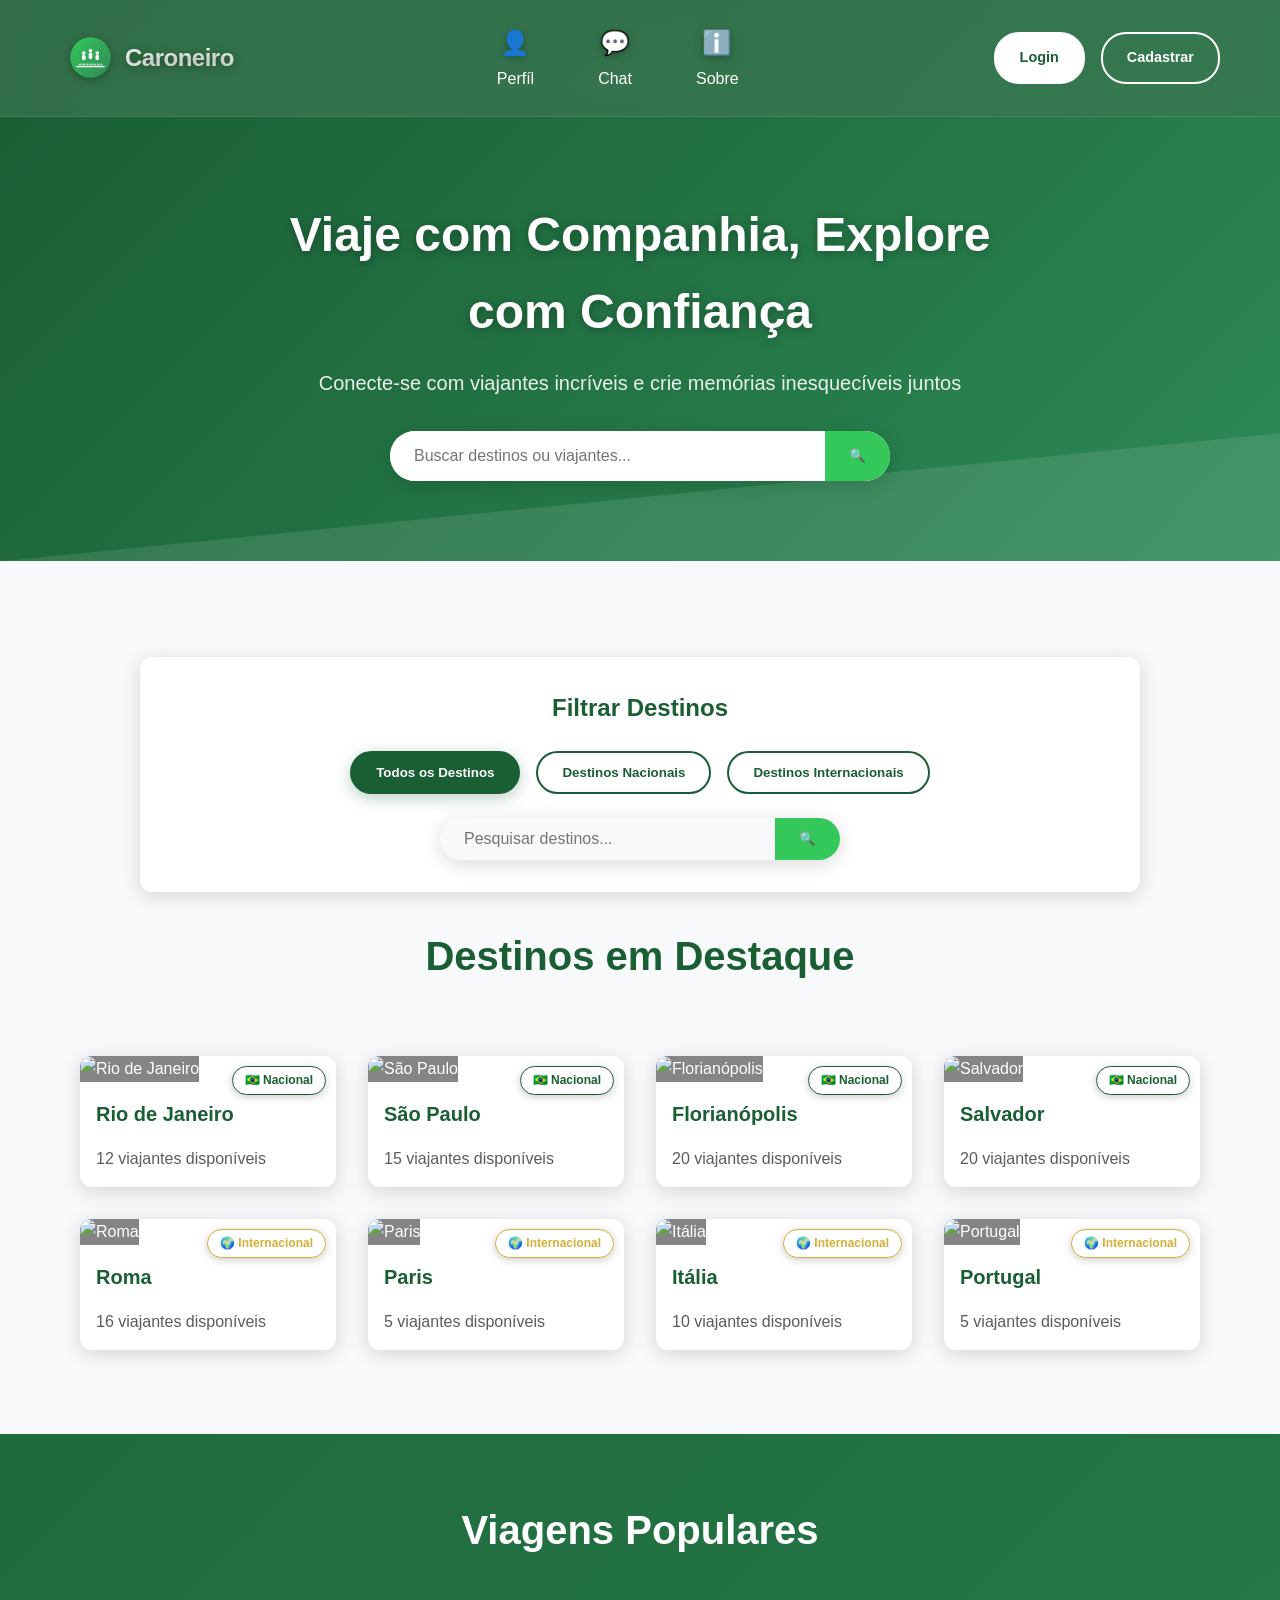
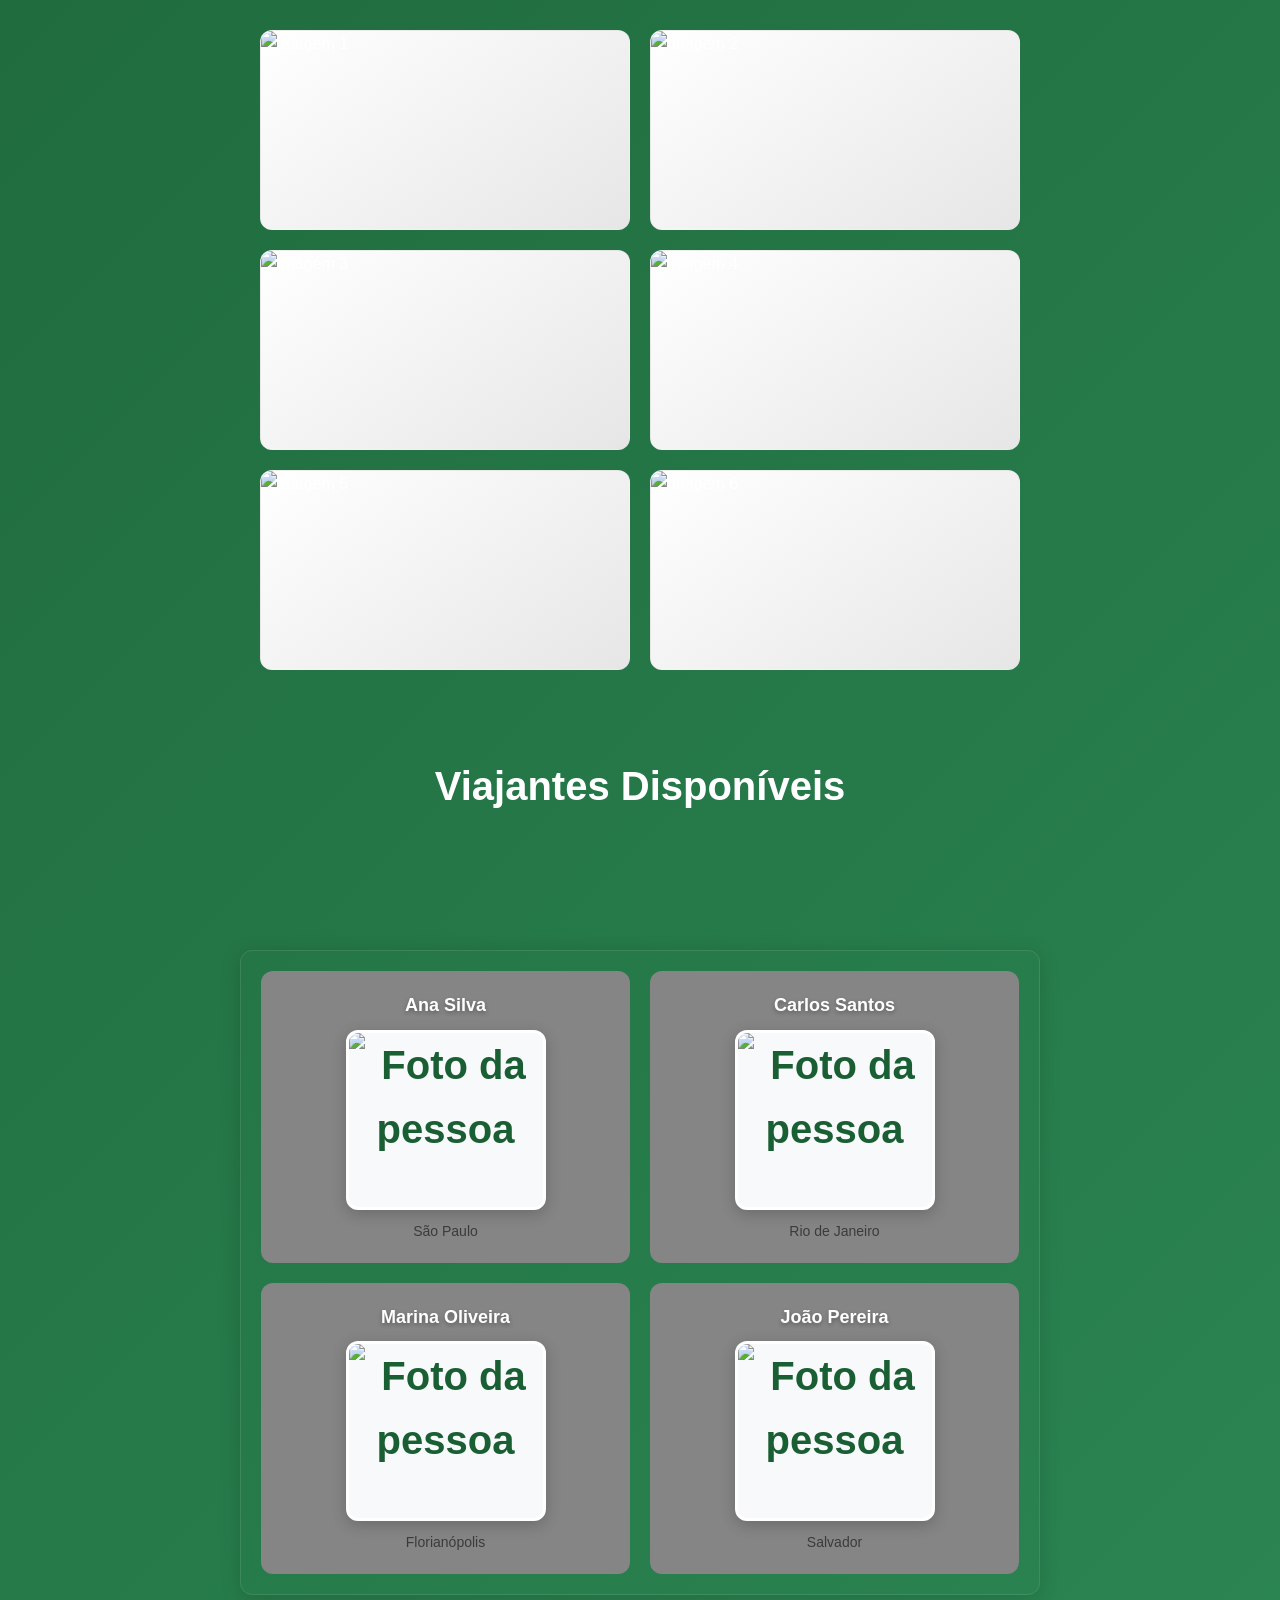
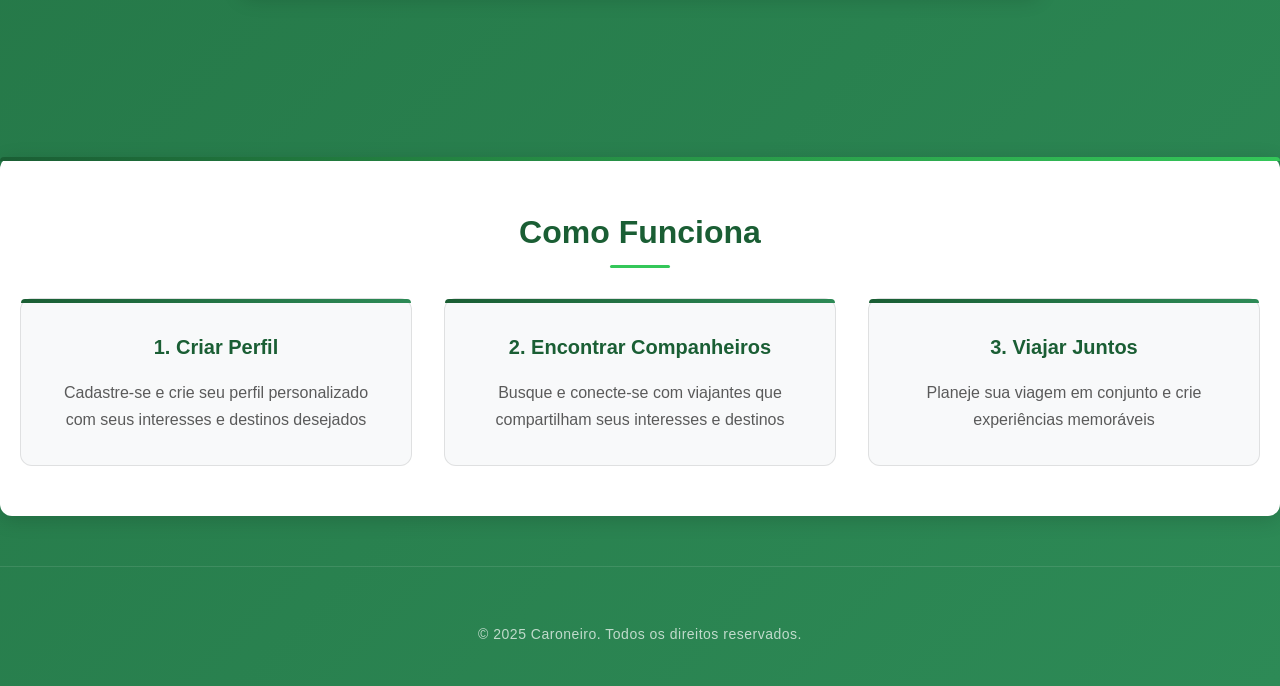
==== html/index.html @ 545694cd "caroneiro 1.9" ====
<!DOCTYPE html>
<html lang="pt-br">
<head>
    <meta charset="UTF-8">
    <meta name="viewport" content="width=device-width, initial-scale=1.0">
    <title>Travel Companions - Encontre Companheiros de Viagem</title>
    <link rel="stylesheet" href="estilagem/css.css">
</head>
<body>
    <!-- Header -->
     <header>
        <div class="header-content">
            <a href="index.html" class="logo">
                <svg class="logo-svg" viewBox="0 0 100 100" fill="none" xmlns="http://www.w3.org/2000/svg">
                    <circle cx="50" cy="50" r="45" fill="url(#gradient)"/>
                    <circle cx="35" cy="40" r="4" fill="white"/>
                    <rect x="31" y="44" width="8" height="12" rx="4" fill="white"/>
                    <circle cx="50" cy="35" r="4" fill="white"/>
                    <rect x="46" y="39" width="8" height="15" rx="4" fill="white"/>
                    <circle cx="65" cy="40" r="4" fill="white"/>
                    <rect x="61" y="44" width="8" height="12" rx="4" fill="white"/>
                    <path d="M20 70 L80 70" stroke="white" stroke-width="3" stroke-linecap="round"/>
                    <path d="M25 65 L75 65" stroke="white" stroke-width="2" stroke-linecap="round" stroke-dasharray="4 4"/>
                    <defs>
                        <linearGradient id="gradient" x1="0%" y1="0%" x2="100%" y2="100%">
                            <stop offset="0%" stop-color="#34c759"/>
                            <stop offset="100%" stop-color="#2d8a56"/>
                        </linearGradient>
                    </defs>
                </svg>
                <div class="logo-text">Caroneiro</div>
            </a>

            <nav>
                <ul>
                    <li><a href="perfil.html"><span>👤</span><span>Perfíl</span></a></li>
                    <li><a href="chat.html"><span>💬</span><span>Chat</span></a></li>
                    <li><a href="Sobre-nos.html"><span>ℹ️</span><span>Sobre</span></a></li>
                </ul>
            </nav>

            <div class="header-buttons">
                <a href="login.html" class="btn-login">Login</a>
                <a href="cadastro.html" class="btn-cadastro">Cadastrar</a>
            </div>
        </div>
    </header>

    <!-- Banner Principal -->
    <section class="banner-principal">
        <div class="banner-content">
            <h1>Viaje com Companhia, Explore com Confiança</h1>
            <p>Conecte-se com viajantes incríveis e crie memórias inesquecíveis juntos</p>
            
            <!-- Campo de Busca -->
            <div class="search-container">
                <input type="text" placeholder="Buscar destinos ou viajantes...">
                <button type="submit">🔍</button>
            </div>
        </div>
    </section>

    <!-- Destinos em Destaque -->
    <section class="destinos-destaque">
        <h2>Destinos em Destaque</h2>
        <div class="container">
            <div class="destinos-grid">
                <div class="destino-card">
                    <img src="https://cdn.vaidepromo.com.br/blog/2024/09/Cristo-Redentor-Rio-de-Janeiro-min-1024x682.jpg" alt="Rio de Janeiro">
                    <h3>Rio de Janeiro</h3>
                    <p>15 viajantes disponíveis</p>
                </div>
                <div class="destino-card">
                    <img src="https://media.staticontent.com/media/pictures/09f6c604-fa70-401a-9257-89fcf38e07fb" alt="São Paulo">
                    <h3>São Paulo</h3>
                    <p>22 viajantes disponíveis</p>
                </div>
                <div class="destino-card">
                    <img src="https://cdn.jacadatravel.com/wp-content/uploads/2019/05/Florianopolis-AdobeStock_603394379-scaled.jpg" alt="Florianópolis">
                    <h3>Florianópolis</h3>
                    <p>12 viajantes disponíveis</p>
                </div>
                <div class="destino-card">
                    <img src="https://www.farejaviagens.com.br/wp-content/uploads/2024/10/Salvador-Submarino-Viagens.jpg" alt="Salvador">
                    <h3>Salvador</h3>
                    <p>18 viajantes disponíveis</p>
                </div>
            </div>
        </div>
    </section>

    <!-- Viagens Populares -->
    <section class="viagens-populares">
        <div class="container">
            <h2>Viagens Populares</h2>
            <div class="conteiner">
                <section class="imagens">
                    <img src="https://media.tacdn.com/media/attractions-splice-spp-674x446/11/7b/03/80.jpg" alt="Imagem 1">
                    <img src="https://www.portocidadaniaportuguesa.com.br/assets/userfiles/archives/60c0c3ee13c39.jpg" alt="Imagem 2">
                    <img src="https://oficinadeinverno.com.br/cdn/shop/articles/oficina-de-inverno-pontos-turisticos-da-italia-coliseu-capa.jpg?v=1660067717" alt="Imagem 3">
                    <img src="https://cdn.vaidepromo.com.br/blog/2024/09/Cristo-Redentor-Rio-de-Janeiro-min-1024x682.jpg" alt="Imagem 4">
                    <img src="https://uploads.dicasdaitalia.com.br/sites/11/2019/11/torre-de-pisa-1.jpg" alt="Imagem 5">
                    <img src="https://www.penaestrada.blog.br/wp-content/uploads/2022/10/pontos-turisticos-do-egito-09-1.jpg" alt="Imagem 6">
                </section>
            </div>
        </div>
    </section>
<h2>Viajantes Disponíveis</h2>
    <!-- Perfis de Viajantes -->
    <section class="viajantes-section">
        <div class="container">
            <h2
            <div class="conteiner-perfil">
                <div class="perfil">
                    <p>Ana Silva</p>
                    <p>São Paulo</p>
                    <img src="https://static1.purepeople.com.br/articles/9/21/73/19/@/2492864--tao-doce-tao-maravilhosa-a-mulher-mai-580x0-1.jpg" alt="Foto da pessoa">
                </div>
                <div class="perfil">
                    <p>Carlos Santos</p>
                    <p>Rio de Janeiro</p>
                    <img src="https://gente.globo.com/wp-content/uploads/2025/03/4877.png" alt="Foto da pessoa">
                </div>
                <div class="perfil">
                    <p>Marina Oliveira</p>
                    <p>Florianópolis</p>
                    <img src="https://midias.jornalcruzeiro.com.br/wp-content/uploads/2020/03/O-que-é-ser-mulher-hoje-0.jpg" alt="Foto da pessoa">
                </div>
                <div class="perfil">
                    <p>João Pereira</p>
                    <p>Salvador</p>
                    <img src="https://encrypted-tbn0.gstatic.com/images?q=tbn:ANd9GcSaquNCPHo40xSgj2l5QfnJ4BKVQ7A173AEHQ&s" alt="Foto da pessoa">
                </div>
            </div>
        </div>
    </section>

    <!-- Como Funciona -->
    <section class="sobre-nos">
        <h2>Como Funciona</h2>
        <div class="como-funciona">
            <div>
                <h3>1. Criar Perfil</h3>
                <p>Cadastre-se e crie seu perfil personalizado com seus interesses e destinos desejados</p>
            </div>
            <div>
                <h3>2. Encontrar Companheiros</h3>
                <p>Busque e conecte-se com viajantes que compartilham seus interesses e destinos</p>
            </div>
            <div>
                <h3>3. Viajar Juntos</h3>
                <p>Planeje sua viagem em conjunto e crie experiências memoráveis</p>
            </div>
        </div>
    </section>

    <!-- Footer -->
    <footer>
        <p>© 2025 Caroneiro. Todos os direitos reservados.</p>
    </footer>

    <script src="codagem/js.js"></script>
</body>
</html>
---- html/estilagem/css.css ----
/* ===== RESET E VARIÁVEIS ===== */
* {
    margin: 0;
    padding: 0;
    box-sizing: border-box;
}

:root {
    --primary-color: #1a5e34;
    --secondary-color: #2d8a56;
    --accent-color: #34c759;
    --text-light: #ffffff;
    --text-dark: #333333;
    --bg-light: #f8f9fa;
    --bg-dark: #050505;
    --bg-gray: #858585;
    --border-radius: 12px;
    --shadow: 0 4px 20px rgba(0, 0, 0, 0.15);
    --transition: all 0.3s cubic-bezier(0.4, 0, 0.2, 1);
}

body {
    font-family: 'Segoe UI', Arial, sans-serif;
    line-height: 1.6;
    color: var(--text-light);
    background: linear-gradient(135deg, var(--primary-color), var(--secondary-color));
    min-height: 100vh;
}

.container {
    max-width: 1200px;
    margin: 0 auto;
    padding: 0 20px;
}

/* ===== HEADER ===== */
header {
    background: rgba(255, 255, 255, 0.1);
    backdrop-filter: blur(10px);
    padding: 1rem 0;
    position: sticky;
    top: 0;
    z-index: 100;
    border-bottom: 1px solid rgba(255, 255, 255, 0.1);
}

.header-content {
    display: flex;
    align-items: center;
    justify-content: space-between;
    max-width: 1200px;
    margin: 0 auto;
    padding: 0 20px;
}

/* ===== LOGO ===== */
.logo {
    display: flex;
    align-items: center;
    gap: 0.75rem;
    text-decoration: none;
    transition: var(--transition);
    padding: 0.5rem;
    border-radius: var(--border-radius);
}

.logo:hover {
    background: rgba(255, 255, 255, 0.1);
    transform: translateY(-2px);
}

.logo-svg {
    width: 45px;
    height: 45px;
    filter: drop-shadow(0 2px 4px rgba(0, 0, 0, 0.3));
    transition: var(--transition);
}

.logo:hover .logo-svg {
    transform: scale(1.1) rotate(5deg);
}

.logo-text {
    font-size: 1.5rem;
    font-weight: 800;
    color: var(--text-light);
    text-shadow: 0 2px 8px rgba(0, 0, 0, 0.4);
    letter-spacing: -0.5px;
    background: linear-gradient(135deg, var(--text-light), #e8f5e8);
    -webkit-background-clip: text;
    -webkit-text-fill-color: transparent;
    background-clip: text;
    transition: var(--transition);
}

.logo:hover .logo-text {
    background: linear-gradient(135deg, var(--accent-color), #ffffff);
    -webkit-background-clip: text;
    -webkit-text-fill-color: transparent;
    background-clip: text;
}

/* ===== NAVEGAÇÃO ===== */
header nav ul {
    list-style: none;
    display: flex;
    gap: 2rem;
    margin: 0;
    padding: 0;
}

header nav ul li a {
    text-decoration: none;
    color: var(--text-light);
    display: flex;
    flex-direction: column;
    align-items: center;
    font-size: 1rem;
    padding: 0.5rem 1rem;
    transition: var(--transition);
    border-radius: var(--border-radius);
}

header nav ul li a:hover,
header nav ul li a.active {
    background-color: rgba(255, 255, 255, 0.1);
    transform: translateY(-2px);
}

header nav ul li a span:first-child {
    font-size: 1.5rem;
    margin-bottom: 0.25rem;
    filter: drop-shadow(0 2px 4px rgba(0, 0, 0, 0.3));
}

/* ===== BOTÕES HEADER ===== */
.header-buttons {
    display: flex;
    align-items: center;
    gap: 1rem;
}

.btn-login {
    background: var(--text-light);
    color: var(--primary-color);
    border: 2px solid var(--text-light);
    padding: 0.75rem 1.5rem;
    border-radius: 25px;
    font-weight: 600;
    font-size: 0.9rem;
    cursor: pointer;
    transition: var(--transition);
    text-decoration: none;
    display: inline-block;
    text-align: center;
}

.btn-login:hover {
    background: transparent;
    color: var(--text-light);
    transform: translateY(-2px);
    box-shadow: 0 4px 15px rgba(255, 255, 255, 0.2);
}

.btn-cadastro {
    background: transparent;
    color: var(--text-light);
    border: 2px solid var(--text-light);
    padding: 0.75rem 1.5rem;
    border-radius: 25px;
    font-weight: 600;
    font-size: 0.9rem;
    cursor: pointer;
    transition: var(--transition);
    text-decoration: none;
    display: inline-block;
    text-align: center;
}

.btn-cadastro:hover {
    background: var(--text-light);
    color: var(--primary-color);
    transform: translateY(-2px);
    box-shadow: 0 4px 15px rgba(255, 255, 255, 0.2);
}

/* ===== BANNER PRINCIPAL ===== */
.banner-principal {
    background: linear-gradient(135deg, var(--primary-color), var(--secondary-color));
    padding: 4rem 2rem;
    text-align: center;
    position: relative;
    overflow: hidden;
}

.banner-principal::before {
    content: '';
    position: absolute;
    top: 0;
    left: 0;
    right: 0;
    bottom: 0;
    background: url('data:image/svg+xml,<svg xmlns="http://www.w3.org/2000/svg" viewBox="0 0 1000 100" fill="%23ffffff" opacity="0.1"><polygon points="1000,100 1000,0 0,100"/></svg>');
    background-size: cover;
}

.banner-content {
    position: relative;
    z-index: 2;
    max-width: 800px;
    margin: 0 auto;
    padding: 1rem;
}

.banner-principal h1 {
    font-size: 3rem;
    margin-bottom: 1rem;
    background: transparent;
    text-shadow: 0 2px 10px rgba(0, 0, 0, 0.3);
}

.banner-principal p {
    font-size: 1.25rem;
    margin-bottom: 2rem;
    background: transparent;
    opacity: 0.9;
}

.search-container {
    display: flex;
    max-width: 500px;
    margin: 0 auto;
    background: var(--text-light);
    border-radius: 50px;
    overflow: hidden;
    box-shadow: var(--shadow);
}

.search-container input {
    flex: 1;
    padding: 1rem 1.5rem;
    border: none;
    outline: none;
    font-size: 1rem;
    background: var(--text-light);
    color: var(--text-dark);
}

.search-container button {
    padding: 1rem 1.5rem;
    border: none;
    background: var(--accent-color);
    color: var(--text-light);
    cursor: pointer;
    transition: var(--transition);
}

.search-container button:hover {
    background: var(--secondary-color);
}

/* ===== DESTINOS EM DESTAQUE ===== */
.destinos-destaque {
    padding: 4rem 0;
    background: var(--bg-light);
}


.destinos-destaque h2 {
    text-align: center;
    font-size: 2.5rem;
    margin-bottom: 3rem;
    color: var(--primary-color);
    background: transparent;
}

.destinos-grid {
    display: grid;
    grid-template-columns: repeat(auto-fit, minmax(250px, 1fr));
    gap: 2rem;
    padding: 1.25rem;
}

.destino-card {
    background: var(--text-light);
    border-radius: var(--border-radius);
    overflow: hidden;
    box-shadow: var(--shadow);
    transition: var(--transition);
    cursor: pointer;
}

.destino-card:hover {
    transform: translateY(-5px);
    box-shadow: 0 10px 30px rgba(0, 0, 0, 0.2);
}

.destino-card img {
    width: 100%;
    height: 200px;
    object-fit: cover;
    background: var(--bg-gray);
}

.destino-card h3 {
    padding: 1rem;
    color: var(--primary-color);
    background: transparent;
    font-size: 1.25rem;
}

.destino-card p {
    padding: 0 1rem 1rem;
    color: var(--text-dark);
    background: transparent;
    opacity: 0.8;
}

/* ===== VIAGENS POPULARES ===== */
.viagens-populares {
    padding: 4rem 0;
}

.viagens-populares h2 {
    text-align: center;
    font-size: 2.5rem;
    margin-bottom: 3rem;
    background: transparent;
}

/* ===== SEÇÃO DE IMAGENS ===== */
.conteiner {
    max-width: 800px;
    margin: 0 auto;
    padding: 1.25rem;
    display: flex;
    justify-content: center;
}

.imagens {
    display: grid;
    grid-template-columns: repeat(auto-fit, minmax(250px, 1fr));
    gap: 1.25rem;
    width: 100%;
}

.imagens img {
    width: 100%;
    height: 200px;
    border-radius: var(--border-radius);
    object-fit: cover;
    background: linear-gradient(145deg, #ffffff, #e6e6e6);
    border: 1px solid rgba(221, 221, 221, 0.3);
    transition: var(--transition);
    cursor: pointer;
}

.imagens img:hover {
    transform: scale(1.03);
    box-shadow: var(--shadow);
    border-color: var(--accent-color);
}

/* ===== SEÇÃO VIAJANTES ===== */
.viajantes-section {
    padding: 4rem 0;
}

.viajantes-section h2 {
    text-align: center;
    font-size: 2.5rem;
    margin-bottom: 3rem;
    color: var(--primary-color);
    background: transparent;
}

/* ===== SEÇÃO DE PERFIS ===== */
.conteiner-perfil {
    display: grid;
    grid-template-columns: repeat(auto-fit, minmax(300px, 1fr));
    gap: 1.25rem;
    max-width: 800px;
    margin: 1.25rem auto;
    padding: 1.25rem;
    background: var(--bg-dark);
    border-radius: var(--border-radius);
    box-shadow: var(--shadow);
    border: 1px solid rgba(255, 255, 255, 0.1);
}

.perfil {
    display: flex;
    flex-direction: column;
    align-items: center;
    text-align: center;
    background: var(--bg-gray);
    padding: 1.25rem;
    border-radius: var(--border-radius);
    transition: var(--transition);
    position: relative;
    overflow: hidden;
}

.perfil::before {
    content: '';
    position: absolute;
    top: 0;
    left: -100%;
    width: 100%;
    height: 100%;
    background: linear-gradient(90deg, transparent, rgba(255, 255, 255, 0.1), transparent);
    transition: left 0.6s;
}

.perfil:hover::before {
    left: 100%;
}

.perfil:hover {
    transform: translateY(-5px);
    box-shadow: 0 8px 25px rgba(0, 0, 0, 0.4);
}

.perfil p:first-child {
    font-weight: 700;
    margin-bottom: 0.625rem;
    font-size: 1.125rem;
    background: transparent;
    order: 1;
    color: var(--text-light);
    text-shadow: 0 2px 4px rgba(0, 0, 0, 0.3);
}

.perfil p:nth-child(2) {
    margin-top: 0.625rem;
    color: var(--text-dark);
    background: transparent;
    font-size: 0.875rem;
    order: 3;
    font-weight: 500;
    opacity: 0.9;
}

.perfil img {
    width: 100%;
    max-width: 200px;
    height: 180px;
    object-fit: cover;
    border-radius: var(--border-radius);
    background: var(--bg-light);
    order: 2;
    border: 3px solid var(--text-light);
    box-shadow: 0 4px 15px rgba(0, 0, 0, 0.2);
    transition: var(--transition);
}

.perfil:hover img {
    border-color: var(--accent-color);
    transform: scale(1.02);
}

/* ===== SEÇÃO SOBRE NÓS ===== */
.sobre-nos {
    max-width: 100%;
    margin: 3.125rem auto;
    background: var(--text-light);
    padding: 3.125rem 1.25rem;
    border-radius: var(--border-radius);
    box-shadow: var(--shadow);
    position: relative;
}

.sobre-nos::before {
    content: '';
    position: absolute;
    top: 0;
    left: 0;
    right: 0;
    height: 4px;
    background: linear-gradient(90deg, var(--primary-color), var(--accent-color));
    border-radius: var(--border-radius) var(--border-radius) 0 0;
}

.sobre-nos h2 {
    text-align: center;
    font-size: 2rem;
    margin-bottom: 2.5rem;
    background: transparent;
    color: var(--primary-color);
    font-weight: 700;
    position: relative;
}

.sobre-nos h2::after {
    content: '';
    position: absolute;
    bottom: -10px;
    left: 50%;
    transform: translateX(-50%);
    width: 60px;
    height: 3px;
    background: var(--accent-color);
    border-radius: 2px;
}

.sobre-nos .como-funciona {
    display: grid;
    grid-template-columns: repeat(auto-fit, minmax(300px, 1fr));
    background: transparent;
    gap: 2rem;
}

.sobre-nos .como-funciona > div {
    display: flex;
    flex-direction: column;
    padding: 2rem;
    border: 1px solid rgba(0, 0, 0, 0.1);
    border-radius: var(--border-radius);
    transition: var(--transition);
    background: var(--bg-light);
    position: relative;
}

.sobre-nos .como-funciona > div::before {
    content: '';
    position: absolute;
    top: 0;
    left: 0;
    width: 100%;
    height: 4px;
    background: linear-gradient(90deg, var(--primary-color), var(--secondary-color));
    border-radius: var(--border-radius) var(--border-radius) 0 0;
}

.sobre-nos .como-funciona > div:hover {
    transform: translateY(-5px);
    box-shadow: 0 10px 30px rgba(0, 0, 0, 0.15);
    border-color: var(--accent-color);
}

.sobre-nos .como-funciona h3 {
    font-size: 1.25rem;
    margin-bottom: 1rem;
    background: transparent;
    text-align: center;
    color: var(--primary-color);
    font-weight: 600;
}

.sobre-nos .como-funciona p {
    line-height: 1.7;
    text-align: center;
    background: transparent;
    color: var(--text-dark);
    opacity: 0.8;
}

hr {
    border: none;
    border-top: 1px solid rgba(0, 0, 0, 0.2);
    margin: 0.625rem 0;
}

/* ===== FOOTER ===== */
footer {
    text-align: center;
    padding: 2.5rem 1.25rem;
    margin-top: 3.125rem;
    color: var(--text-light);
    border-top: 1px solid rgba(255, 255, 255, 0.1);
}

footer .redes-sociais {
    display: flex;
    justify-content: center;
    gap: 1.5rem;
    margin-bottom: 1.25rem;
}

footer .redes-sociais span {
    font-size: 1.5rem;
    transition: var(--transition);
    cursor: pointer;
    filter: drop-shadow(0 2px 4px rgba(0, 0, 0, 0.3));
}

footer .redes-sociais span:hover {
    transform: scale(1.2) translateY(-2px);
    filter: drop-shadow(0 4px 8px rgba(0, 0, 0, 0.4));
}

footer p {
    margin-top: 1rem;
    font-size: 0.875rem;
    opacity: 0.7;
    letter-spacing: 0.5px;
}

/* ===== RESPONSIVIDADE ===== */
@media (max-width: 768px) {
    .header-content {
        flex-direction: column;
        gap: 1rem;
        padding: 1rem;
    }

    header nav ul {
        gap: 1rem;
    }

    .banner-principal h1 {
        font-size: 2.5rem;
    }

    .banner-principal p {
        font-size: 1.1rem;
    }

    .imagens {
        grid-template-columns: 1fr;
    }

    .conteiner-perfil {
        grid-template-columns: 1fr;
        padding: 1rem;
    }

    .sobre-nos .como-funciona {
        grid-template-columns: 1fr;
    }

    .destinos-grid {
        grid-template-columns: 1fr;
    }

    .header-buttons {
        gap: 0.5rem;
    }
}

@media (max-width: 480px) {
    .header-content {
        gap: 0.5rem;
        padding: 0.5rem;
    }

    header nav ul {
        gap: 0.5rem;
    }

    header nav ul li a {
        padding: 0.5rem;
        font-size: 0.8rem;
    }

    header nav ul li a span:first-child {
        font-size: 1.2rem;
    }

    .banner-principal {
        padding: 3rem 1rem;
    }

    .banner-principal h1 {
        font-size: 2rem;
    }

    .search-container {
        flex-direction: column;
        border-radius: var(--border-radius);
    }

    .search-container input,
    .search-container button {
        border-radius: 0;
    }

    .header-buttons {
        gap: 0.5rem;
    }

    .btn-login,
    .btn-cadastro {
        padding: 0.6rem 1rem;
        font-size: 0.8rem;
    }
}

h2 {
    text-align: center;
    font-size: 2.5rem;
    margin-bottom: 3rem;
}
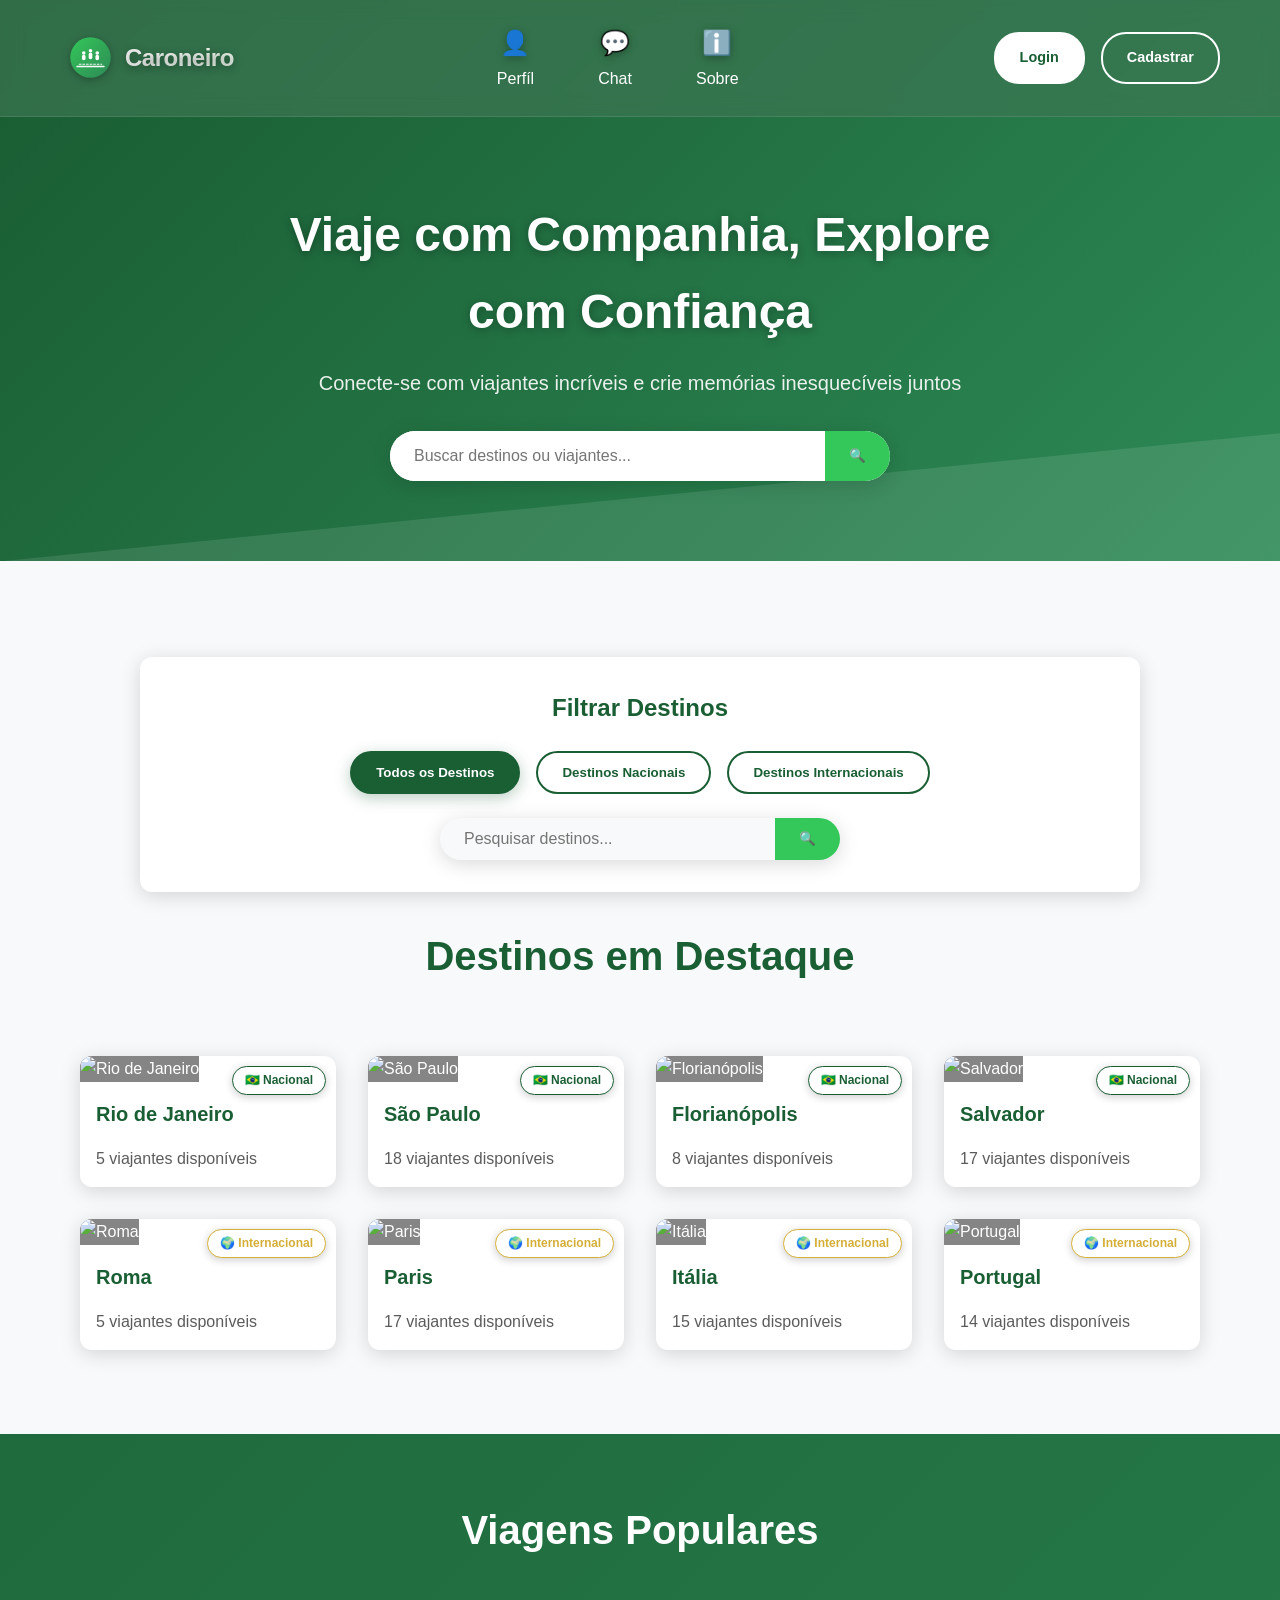
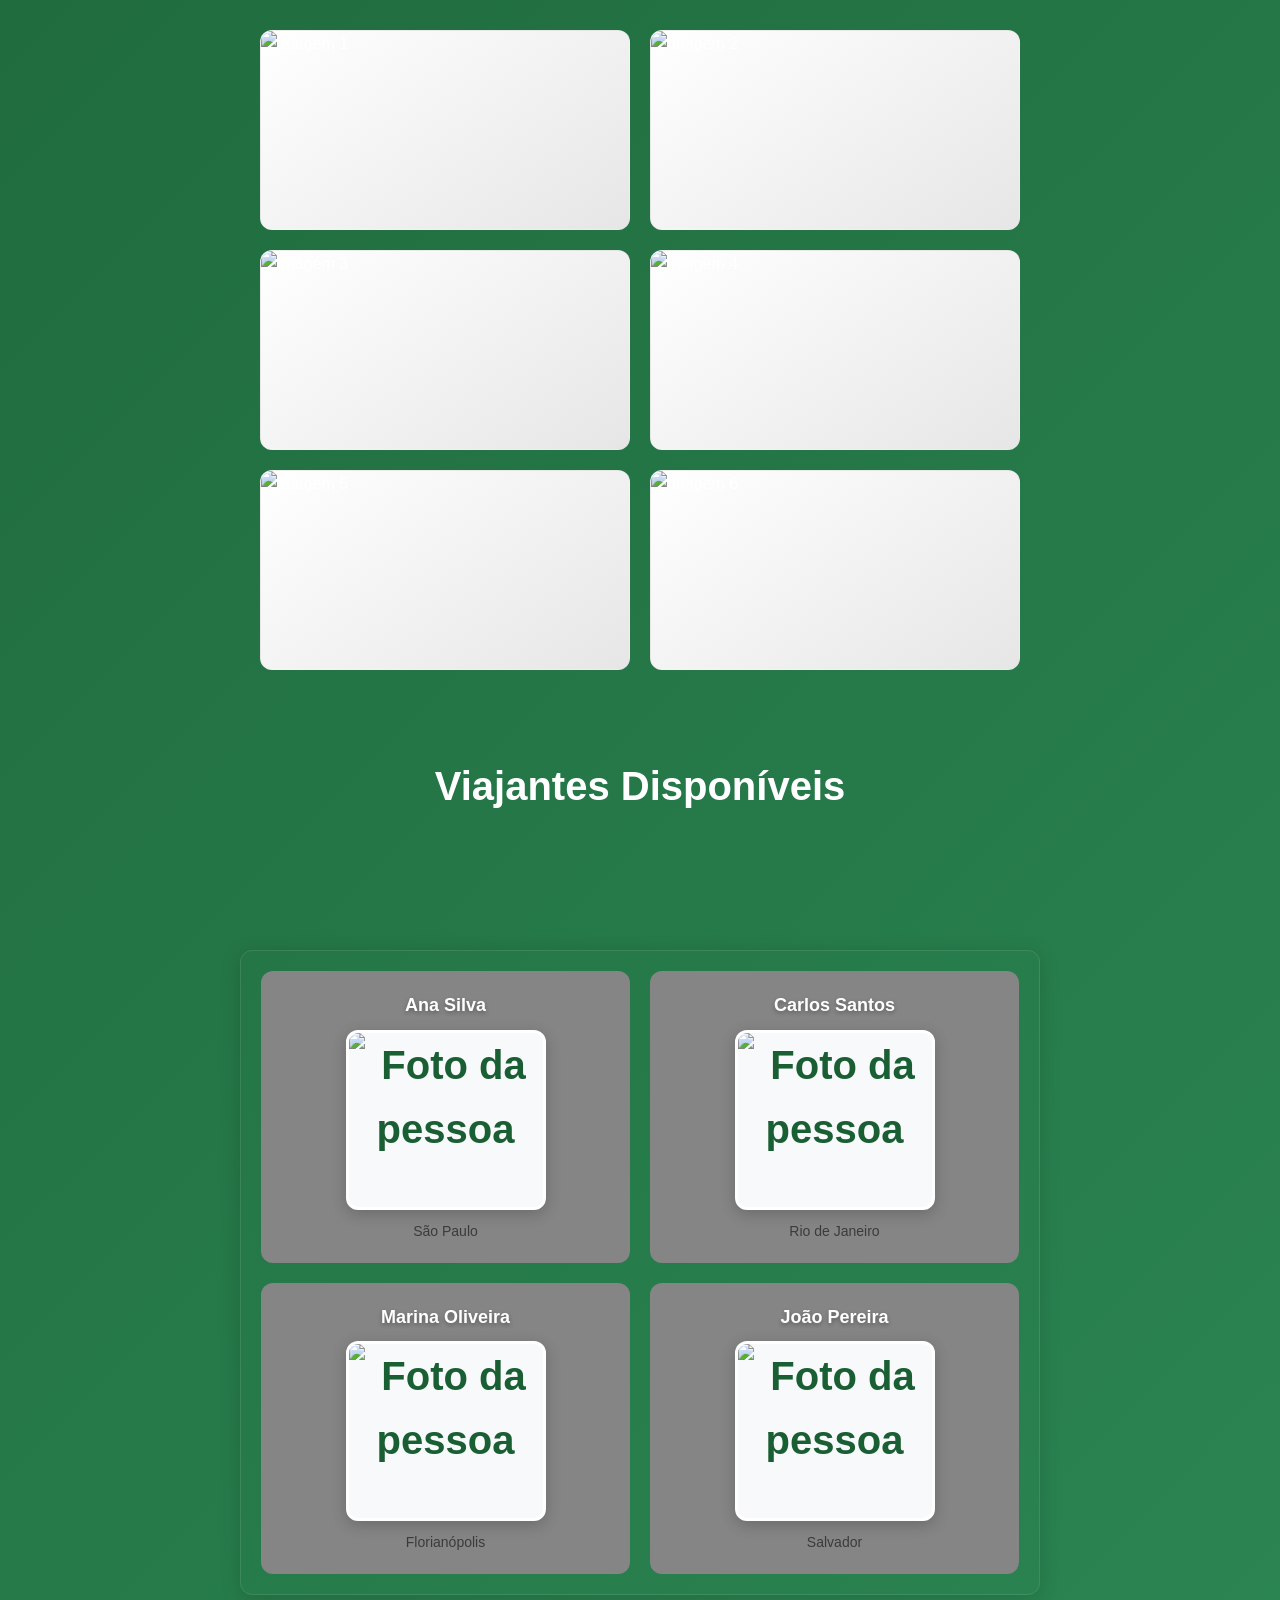
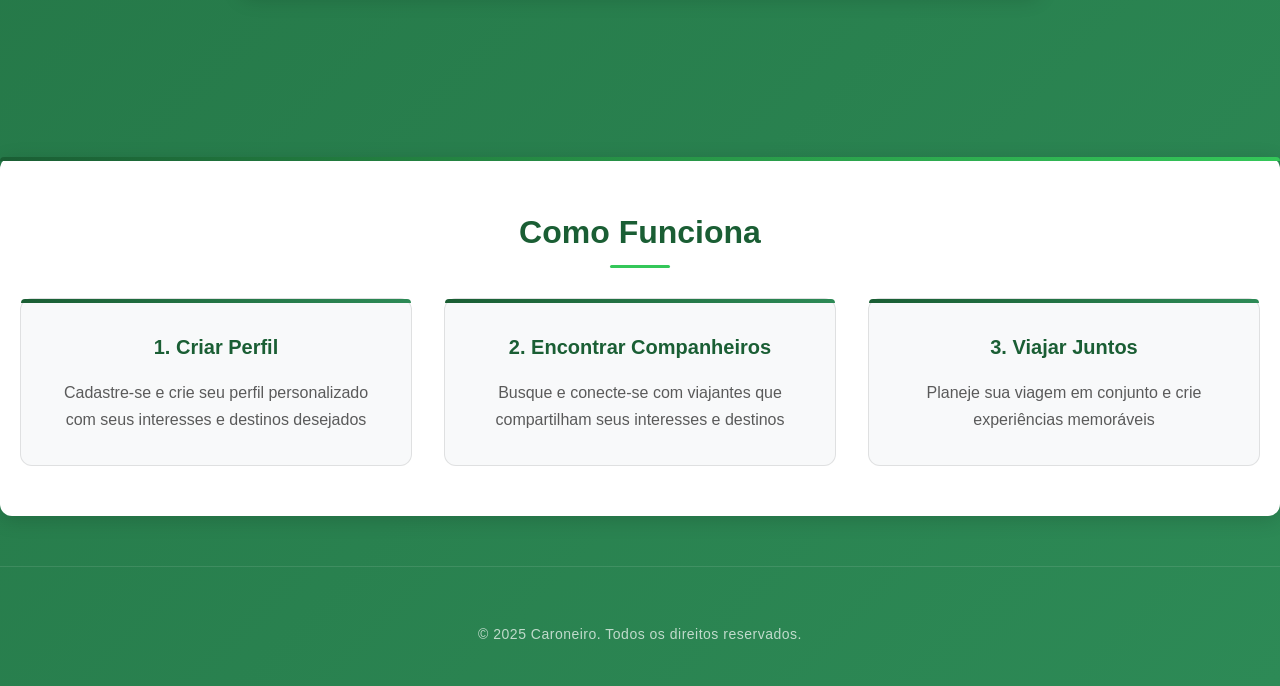
==== commit 025f7513: "Caroneiro 1.14" ====
--- a/html/index.html
+++ b/html/index.html
@@ -4,7 +4,7 @@
     <meta charset="UTF-8">
     <meta name="viewport" content="width=device-width, initial-scale=1.0">
     <title>Travel Companions - Encontre Companheiros de Viagem</title>
-    <link rel="stylesheet" href="estilagem/css.css">
+    <link rel="stylesheet" href="css.css">
 </head>
 <body>
     <!-- Header -->
--- a/html/css.css
+++ b/html/css.css
@@ -0,0 +1,693 @@
+/* ===== RESET E VARIÁVEIS ===== */
+* {
+    margin: 0;
+    padding: 0;
+    box-sizing: border-box;
+}
+
+:root {
+    --primary-color: #1a5e34;
+    --secondary-color: #2d8a56;
+    --accent-color: #34c759;
+    --text-light: #ffffff;
+    --text-dark: #333333;
+    --bg-light: #f8f9fa;
+    --bg-dark: #050505;
+    --bg-gray: #858585;
+    --border-radius: 12px;
+    --shadow: 0 4px 20px rgba(0, 0, 0, 0.15);
+    --transition: all 0.3s cubic-bezier(0.4, 0, 0.2, 1);
+}
+
+body {
+    font-family: 'Segoe UI', Arial, sans-serif;
+    line-height: 1.6;
+    color: var(--text-light);
+    background: linear-gradient(135deg, var(--primary-color), var(--secondary-color));
+    min-height: 100vh;
+}
+
+.container {
+    max-width: 1200px;
+    margin: 0 auto;
+    padding: 0 20px;
+}
+
+/* ===== HEADER ===== */
+header {
+    background: rgba(255, 255, 255, 0.1);
+    backdrop-filter: blur(10px);
+    padding: 1rem 0;
+    position: sticky;
+    top: 0;
+    z-index: 100;
+    border-bottom: 1px solid rgba(255, 255, 255, 0.1);
+}
+
+.header-content {
+    display: flex;
+    align-items: center;
+    justify-content: space-between;
+    max-width: 1200px;
+    margin: 0 auto;
+    padding: 0 20px;
+}
+
+/* ===== LOGO ===== */
+.logo {
+    display: flex;
+    align-items: center;
+    gap: 0.75rem;
+    text-decoration: none;
+    transition: var(--transition);
+    padding: 0.5rem;
+    border-radius: var(--border-radius);
+}
+
+.logo:hover {
+    background: rgba(255, 255, 255, 0.1);
+    transform: translateY(-2px);
+}
+
+.logo-svg {
+    width: 45px;
+    height: 45px;
+    filter: drop-shadow(0 2px 4px rgba(0, 0, 0, 0.3));
+    transition: var(--transition);
+}
+
+.logo:hover .logo-svg {
+    transform: scale(1.1) rotate(5deg);
+}
+
+.logo-text {
+    font-size: 1.5rem;
+    font-weight: 800;
+    color: var(--text-light);
+    text-shadow: 0 2px 8px rgba(0, 0, 0, 0.4);
+    letter-spacing: -0.5px;
+    background: linear-gradient(135deg, var(--text-light), #e8f5e8);
+    -webkit-background-clip: text;
+    -webkit-text-fill-color: transparent;
+    background-clip: text;
+    transition: var(--transition);
+}
+
+.logo:hover .logo-text {
+    background: linear-gradient(135deg, var(--accent-color), #ffffff);
+    -webkit-background-clip: text;
+    -webkit-text-fill-color: transparent;
+    background-clip: text;
+}
+
+/* ===== NAVEGAÇÃO ===== */
+header nav ul {
+    list-style: none;
+    display: flex;
+    gap: 2rem;
+    margin: 0;
+    padding: 0;
+}
+
+header nav ul li a {
+    text-decoration: none;
+    color: var(--text-light);
+    display: flex;
+    flex-direction: column;
+    align-items: center;
+    font-size: 1rem;
+    padding: 0.5rem 1rem;
+    transition: var(--transition);
+    border-radius: var(--border-radius);
+}
+
+header nav ul li a:hover,
+header nav ul li a.active {
+    background-color: rgba(255, 255, 255, 0.1);
+    transform: translateY(-2px);
+}
+
+header nav ul li a span:first-child {
+    font-size: 1.5rem;
+    margin-bottom: 0.25rem;
+    filter: drop-shadow(0 2px 4px rgba(0, 0, 0, 0.3));
+}
+
+/* ===== BOTÕES HEADER ===== */
+.header-buttons {
+    display: flex;
+    align-items: center;
+    gap: 1rem;
+}
+
+.btn-login {
+    background: var(--text-light);
+    color: var(--primary-color);
+    border: 2px solid var(--text-light);
+    padding: 0.75rem 1.5rem;
+    border-radius: 25px;
+    font-weight: 600;
+    font-size: 0.9rem;
+    cursor: pointer;
+    transition: var(--transition);
+    text-decoration: none;
+    display: inline-block;
+    text-align: center;
+}
+
+.btn-login:hover {
+    background: transparent;
+    color: var(--text-light);
+    transform: translateY(-2px);
+    box-shadow: 0 4px 15px rgba(255, 255, 255, 0.2);
+}
+
+.btn-cadastro {
+    background: transparent;
+    color: var(--text-light);
+    border: 2px solid var(--text-light);
+    padding: 0.75rem 1.5rem;
+    border-radius: 25px;
+    font-weight: 600;
+    font-size: 0.9rem;
+    cursor: pointer;
+    transition: var(--transition);
+    text-decoration: none;
+    display: inline-block;
+    text-align: center;
+}
+
+.btn-cadastro:hover {
+    background: var(--text-light);
+    color: var(--primary-color);
+    transform: translateY(-2px);
+    box-shadow: 0 4px 15px rgba(255, 255, 255, 0.2);
+}
+
+/* ===== BANNER PRINCIPAL ===== */
+.banner-principal {
+    background: linear-gradient(135deg, var(--primary-color), var(--secondary-color));
+    padding: 4rem 2rem;
+    text-align: center;
+    position: relative;
+    overflow: hidden;
+}
+
+.banner-principal::before {
+    content: '';
+    position: absolute;
+    top: 0;
+    left: 0;
+    right: 0;
+    bottom: 0;
+    background: url('data:image/svg+xml,<svg xmlns="http://www.w3.org/2000/svg" viewBox="0 0 1000 100" fill="%23ffffff" opacity="0.1"><polygon points="1000,100 1000,0 0,100"/></svg>');
+    background-size: cover;
+}
+
+.banner-content {
+    position: relative;
+    z-index: 2;
+    max-width: 800px;
+    margin: 0 auto;
+    padding: 1rem;
+}
+
+.banner-principal h1 {
+    font-size: 3rem;
+    margin-bottom: 1rem;
+    background: transparent;
+    text-shadow: 0 2px 10px rgba(0, 0, 0, 0.3);
+}
+
+.banner-principal p {
+    font-size: 1.25rem;
+    margin-bottom: 2rem;
+    background: transparent;
+    opacity: 0.9;
+}
+
+.search-container {
+    display: flex;
+    max-width: 500px;
+    margin: 0 auto;
+    background: var(--text-light);
+    border-radius: 50px;
+    overflow: hidden;
+    box-shadow: var(--shadow);
+}
+
+.search-container input {
+    flex: 1;
+    padding: 1rem 1.5rem;
+    border: none;
+    outline: none;
+    font-size: 1rem;
+    background: var(--text-light);
+    color: var(--text-dark);
+}
+
+.search-container button {
+    padding: 1rem 1.5rem;
+    border: none;
+    background: var(--accent-color);
+    color: var(--text-light);
+    cursor: pointer;
+    transition: var(--transition);
+}
+
+.search-container button:hover {
+    background: var(--secondary-color);
+}
+
+/* ===== DESTINOS EM DESTAQUE ===== */
+.destinos-destaque {
+    padding: 4rem 0;
+    background: var(--bg-light);
+}
+
+
+.destinos-destaque h2 {
+    text-align: center;
+    font-size: 2.5rem;
+    margin-bottom: 3rem;
+    color: var(--primary-color);
+    background: transparent;
+}
+
+.destinos-grid {
+    display: grid;
+    grid-template-columns: repeat(auto-fit, minmax(250px, 1fr));
+    gap: 2rem;
+    padding: 1.25rem;
+}
+
+.destino-card {
+    background: var(--text-light);
+    border-radius: var(--border-radius);
+    overflow: hidden;
+    box-shadow: var(--shadow);
+    transition: var(--transition);
+    cursor: pointer;
+}
+
+.destino-card:hover {
+    transform: translateY(-5px);
+    box-shadow: 0 10px 30px rgba(0, 0, 0, 0.2);
+}
+
+.destino-card img {
+    width: 100%;
+    height: 200px;
+    object-fit: cover;
+    background: var(--bg-gray);
+}
+
+.destino-card h3 {
+    padding: 1rem;
+    color: var(--primary-color);
+    background: transparent;
+    font-size: 1.25rem;
+}
+
+.destino-card p {
+    padding: 0 1rem 1rem;
+    color: var(--text-dark);
+    background: transparent;
+    opacity: 0.8;
+}
+
+/* ===== VIAGENS POPULARES ===== */
+.viagens-populares {
+    padding: 4rem 0;
+}
+
+.viagens-populares h2 {
+    text-align: center;
+    font-size: 2.5rem;
+    margin-bottom: 3rem;
+    background: transparent;
+}
+
+/* ===== SEÇÃO DE IMAGENS ===== */
+.conteiner {
+    max-width: 800px;
+    margin: 0 auto;
+    padding: 1.25rem;
+    display: flex;
+    justify-content: center;
+}
+
+.imagens {
+    display: grid;
+    grid-template-columns: repeat(auto-fit, minmax(250px, 1fr));
+    gap: 1.25rem;
+    width: 100%;
+}
+
+.imagens img {
+    width: 100%;
+    height: 200px;
+    border-radius: var(--border-radius);
+    object-fit: cover;
+    background: linear-gradient(145deg, #ffffff, #e6e6e6);
+    border: 1px solid rgba(221, 221, 221, 0.3);
+    transition: var(--transition);
+    cursor: pointer;
+}
+
+.imagens img:hover {
+    transform: scale(1.03);
+    box-shadow: var(--shadow);
+    border-color: var(--accent-color);
+}
+
+/* ===== SEÇÃO VIAJANTES ===== */
+.viajantes-section {
+    padding: 4rem 0;
+}
+
+.viajantes-section h2 {
+    text-align: center;
+    font-size: 2.5rem;
+    margin-bottom: 3rem;
+    color: var(--primary-color);
+    background: transparent;
+}
+
+/* ===== SEÇÃO DE PERFIS ===== */
+.conteiner-perfil {
+    display: grid;
+    grid-template-columns: repeat(auto-fit, minmax(300px, 1fr));
+    gap: 1.25rem;
+    max-width: 800px;
+    margin: 1.25rem auto;
+    padding: 1.25rem;
+    background: var(--bg-dark);
+    border-radius: var(--border-radius);
+    box-shadow: var(--shadow);
+    border: 1px solid rgba(255, 255, 255, 0.1);
+}
+
+.perfil {
+    display: flex;
+    flex-direction: column;
+    align-items: center;
+    text-align: center;
+    background: var(--bg-gray);
+    padding: 1.25rem;
+    border-radius: var(--border-radius);
+    transition: var(--transition);
+    position: relative;
+    overflow: hidden;
+}
+
+.perfil::before {
+    content: '';
+    position: absolute;
+    top: 0;
+    left: -100%;
+    width: 100%;
+    height: 100%;
+    background: linear-gradient(90deg, transparent, rgba(255, 255, 255, 0.1), transparent);
+    transition: left 0.6s;
+}
+
+.perfil:hover::before {
+    left: 100%;
+}
+
+.perfil:hover {
+    transform: translateY(-5px);
+    box-shadow: 0 8px 25px rgba(0, 0, 0, 0.4);
+}
+
+.perfil p:first-child {
+    font-weight: 700;
+    margin-bottom: 0.625rem;
+    font-size: 1.125rem;
+    background: transparent;
+    order: 1;
+    color: var(--text-light);
+    text-shadow: 0 2px 4px rgba(0, 0, 0, 0.3);
+}
+
+.perfil p:nth-child(2) {
+    margin-top: 0.625rem;
+    color: var(--text-dark);
+    background: transparent;
+    font-size: 0.875rem;
+    order: 3;
+    font-weight: 500;
+    opacity: 0.9;
+}
+
+.perfil img {
+    width: 100%;
+    max-width: 200px;
+    height: 180px;
+    object-fit: cover;
+    border-radius: var(--border-radius);
+    background: var(--bg-light);
+    order: 2;
+    border: 3px solid var(--text-light);
+    box-shadow: 0 4px 15px rgba(0, 0, 0, 0.2);
+    transition: var(--transition);
+}
+
+.perfil:hover img {
+    border-color: var(--accent-color);
+    transform: scale(1.02);
+}
+
+/* ===== SEÇÃO SOBRE NÓS ===== */
+.sobre-nos {
+    max-width: 100%;
+    margin: 3.125rem auto;
+    background: var(--text-light);
+    padding: 3.125rem 1.25rem;
+    border-radius: var(--border-radius);
+    box-shadow: var(--shadow);
+    position: relative;
+}
+
+.sobre-nos::before {
+    content: '';
+    position: absolute;
+    top: 0;
+    left: 0;
+    right: 0;
+    height: 4px;
+    background: linear-gradient(90deg, var(--primary-color), var(--accent-color));
+    border-radius: var(--border-radius) var(--border-radius) 0 0;
+}
+
+.sobre-nos h2 {
+    text-align: center;
+    font-size: 2rem;
+    margin-bottom: 2.5rem;
+    background: transparent;
+    color: var(--primary-color);
+    font-weight: 700;
+    position: relative;
+}
+
+.sobre-nos h2::after {
+    content: '';
+    position: absolute;
+    bottom: -10px;
+    left: 50%;
+    transform: translateX(-50%);
+    width: 60px;
+    height: 3px;
+    background: var(--accent-color);
+    border-radius: 2px;
+}
+
+.sobre-nos .como-funciona {
+    display: grid;
+    grid-template-columns: repeat(auto-fit, minmax(300px, 1fr));
+    background: transparent;
+    gap: 2rem;
+}
+
+.sobre-nos .como-funciona > div {
+    display: flex;
+    flex-direction: column;
+    padding: 2rem;
+    border: 1px solid rgba(0, 0, 0, 0.1);
+    border-radius: var(--border-radius);
+    transition: var(--transition);
+    background: var(--bg-light);
+    position: relative;
+}
+
+.sobre-nos .como-funciona > div::before {
+    content: '';
+    position: absolute;
+    top: 0;
+    left: 0;
+    width: 100%;
+    height: 4px;
+    background: linear-gradient(90deg, var(--primary-color), var(--secondary-color));
+    border-radius: var(--border-radius) var(--border-radius) 0 0;
+}
+
+.sobre-nos .como-funciona > div:hover {
+    transform: translateY(-5px);
+    box-shadow: 0 10px 30px rgba(0, 0, 0, 0.15);
+    border-color: var(--accent-color);
+}
+
+.sobre-nos .como-funciona h3 {
+    font-size: 1.25rem;
+    margin-bottom: 1rem;
+    background: transparent;
+    text-align: center;
+    color: var(--primary-color);
+    font-weight: 600;
+}
+
+.sobre-nos .como-funciona p {
+    line-height: 1.7;
+    text-align: center;
+    background: transparent;
+    color: var(--text-dark);
+    opacity: 0.8;
+}
+
+hr {
+    border: none;
+    border-top: 1px solid rgba(0, 0, 0, 0.2);
+    margin: 0.625rem 0;
+}
+
+/* ===== FOOTER ===== */
+footer {
+    text-align: center;
+    padding: 2.5rem 1.25rem;
+    margin-top: 3.125rem;
+    color: var(--text-light);
+    border-top: 1px solid rgba(255, 255, 255, 0.1);
+}
+
+footer .redes-sociais {
+    display: flex;
+    justify-content: center;
+    gap: 1.5rem;
+    margin-bottom: 1.25rem;
+}
+
+footer .redes-sociais span {
+    font-size: 1.5rem;
+    transition: var(--transition);
+    cursor: pointer;
+    filter: drop-shadow(0 2px 4px rgba(0, 0, 0, 0.3));
+}
+
+footer .redes-sociais span:hover {
+    transform: scale(1.2) translateY(-2px);
+    filter: drop-shadow(0 4px 8px rgba(0, 0, 0, 0.4));
+}
+
+footer p {
+    margin-top: 1rem;
+    font-size: 0.875rem;
+    opacity: 0.7;
+    letter-spacing: 0.5px;
+}
+
+/* ===== RESPONSIVIDADE ===== */
+@media (max-width: 768px) {
+    .header-content {
+        flex-direction: column;
+        gap: 1rem;
+        padding: 1rem;
+    }
+
+    header nav ul {
+        gap: 1rem;
+    }
+
+    .banner-principal h1 {
+        font-size: 2.5rem;
+    }
+
+    .banner-principal p {
+        font-size: 1.1rem;
+    }
+
+    .imagens {
+        grid-template-columns: 1fr;
+    }
+
+    .conteiner-perfil {
+        grid-template-columns: 1fr;
+        padding: 1rem;
+    }
+
+    .sobre-nos .como-funciona {
+        grid-template-columns: 1fr;
+    }
+
+    .destinos-grid {
+        grid-template-columns: 1fr;
+    }
+
+    .header-buttons {
+        gap: 0.5rem;
+    }
+}
+
+@media (max-width: 480px) {
+    .header-content {
+        gap: 0.5rem;
+        padding: 0.5rem;
+    }
+
+    header nav ul {
+        gap: 0.5rem;
+    }
+
+    header nav ul li a {
+        padding: 0.5rem;
+        font-size: 0.8rem;
+    }
+
+    header nav ul li a span:first-child {
+        font-size: 1.2rem;
+    }
+
+    .banner-principal {
+        padding: 3rem 1rem;
+    }
+
+    .banner-principal h1 {
+        font-size: 2rem;
+    }
+
+    .search-container {
+        flex-direction: column;
+        border-radius: var(--border-radius);
+    }
+
+    .search-container input,
+    .search-container button {
+        border-radius: 0;
+    }
+
+    .header-buttons {
+        gap: 0.5rem;
+    }
+
+    .btn-login,
+    .btn-cadastro {
+        padding: 0.6rem 1rem;
+        font-size: 0.8rem;
+    }
+}
+
+h2 {
+    text-align: center;
+    font-size: 2.5rem;
+    margin-bottom: 3rem;
+}
